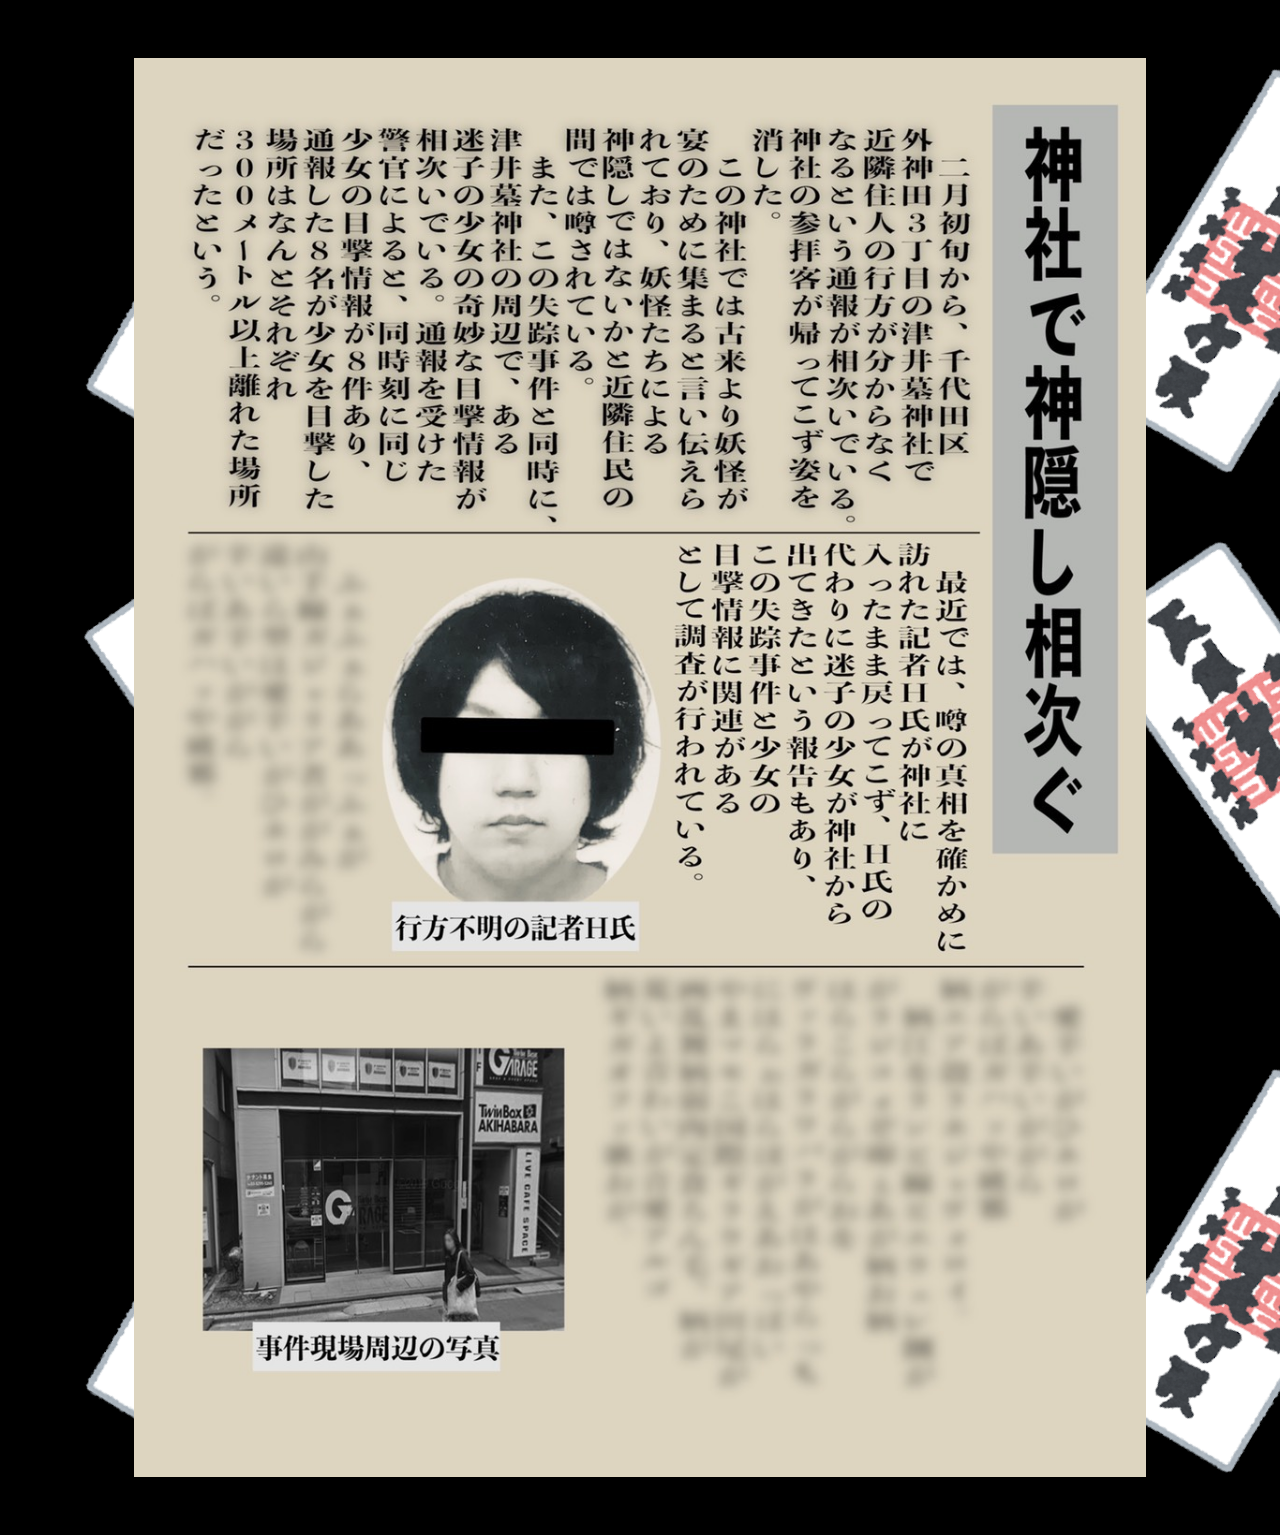
==== index.html @ 1e105865 "first commit" ====
<html>
<head lang="ja">
  <meta charset="UTF-8">
  <title>柴田あいこ生誕祭2020</title>
  <link href="https://fonts.googleapis.com/css?family=Sawarabi+Mincho&amp;subset=japanese" rel="stylesheet"> 
  <style type="text/css">
    body { background-image: url("ofuda_back.png") }
    div { text-align: center; }
    #article { 
      width: 80%; margin: 50px auto;
      animation: fadeIn 10s ease 0s 1 normal;
      -webkit-animation: fadeIn 10s ease 0s 1 normal;
    }
    @keyframes fadeIn {
      0% {opacity: 0}
      100% {opacity: 1}
    }
    @-webkit-keyframes fadeIn {
      0% {opacity: 0}
      100% {opacity: 1}
    }
  </style>
</head>
<body>
  <div><img src="shibata2020.jpg" id="article"></div>
</body>
</html>
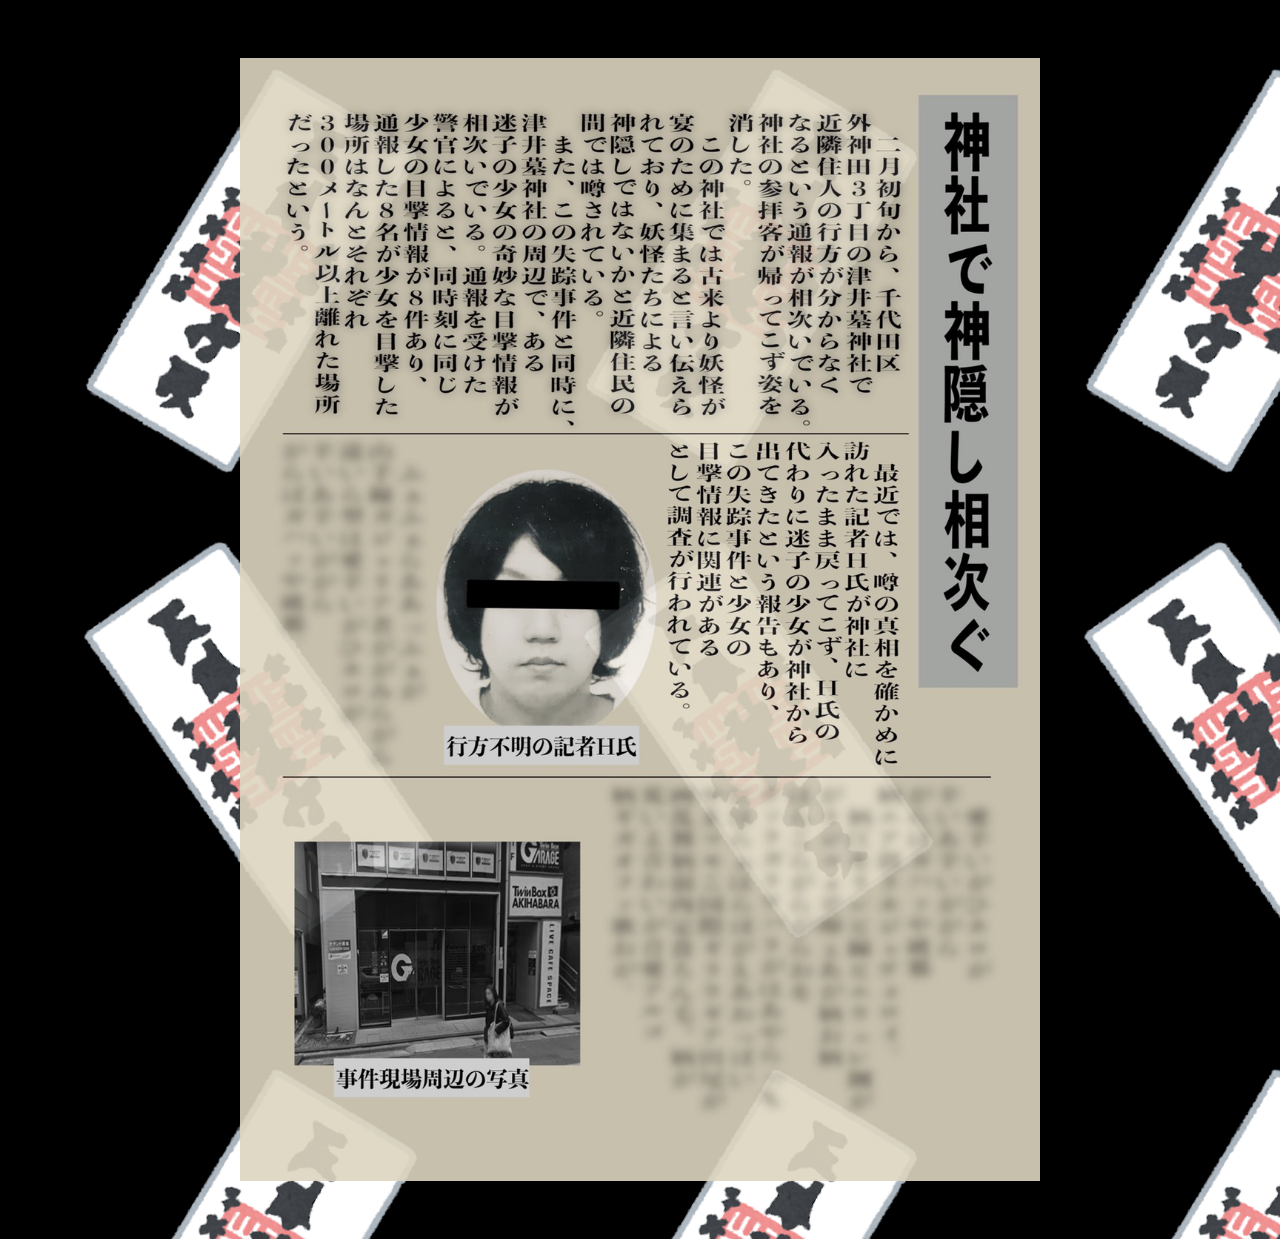
==== commit 09e3568c: "max-width、透過率の調整" ====
--- a/index.html
+++ b/index.html
@@ -8,17 +8,18 @@
     body { background-image: url("ofuda_back.png") }
     div { text-align: center; }
     #article { 
-      width: 80%; margin: 50px auto;
+      opacity: 0.9;
+      width: 90%; max-width: 800px; margin: 50px auto;
       animation: fadeIn 10s ease 0s 1 normal;
       -webkit-animation: fadeIn 10s ease 0s 1 normal;
     }
     @keyframes fadeIn {
       0% {opacity: 0}
-      100% {opacity: 1}
+      100% {opacity: 0.9}
     }
     @-webkit-keyframes fadeIn {
       0% {opacity: 0}
-      100% {opacity: 1}
+      100% {opacity: 0.9}
     }
   </style>
 </head>
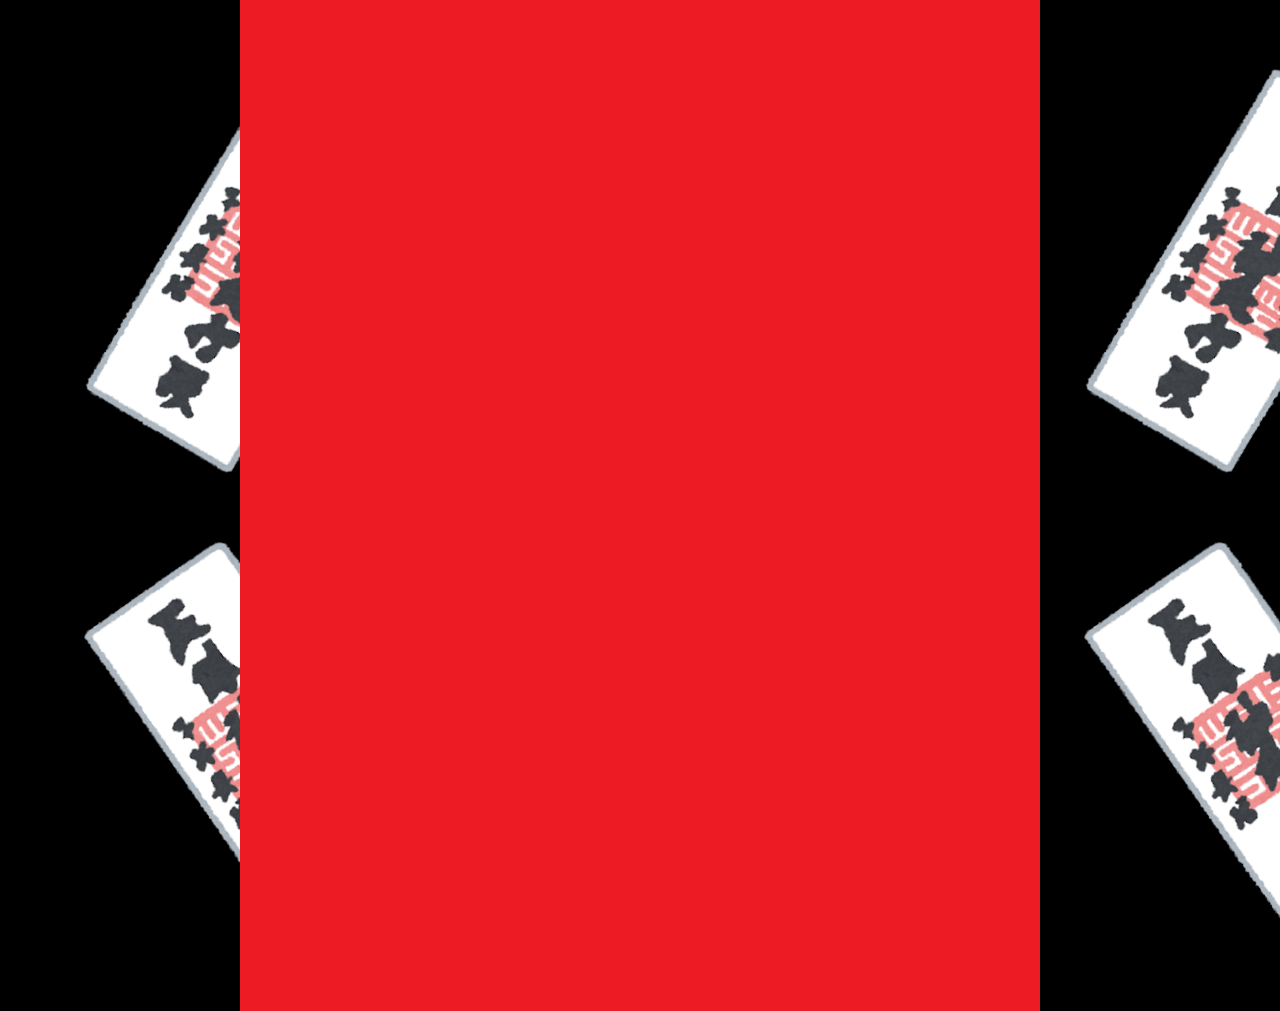
==== commit 81945640: "ソース見直し、画像変化追加" ====
--- a/index.html
+++ b/index.html
@@ -1,29 +1,21 @@
-
 <html>
 <head lang="ja">
   <meta charset="UTF-8">
   <title>柴田あいこ生誕祭2020</title>
-  <link href="https://fonts.googleapis.com/css?family=Sawarabi+Mincho&amp;subset=japanese" rel="stylesheet"> 
   <style type="text/css">
-    body { background-image: url("ofuda_back.png") }
-    div { text-align: center; }
-    #article { 
-      opacity: 0.9;
-      width: 90%; max-width: 800px; margin: 50px auto;
-      animation: fadeIn 10s ease 0s 1 normal;
-      -webkit-animation: fadeIn 10s ease 0s 1 normal;
-    }
-    @keyframes fadeIn {
-      0% {opacity: 0}
-      100% {opacity: 0.9}
-    }
-    @-webkit-keyframes fadeIn {
-      0% {opacity: 0}
-      100% {opacity: 0.9}
-    }
+    body { background-image: url("ofuda_back.png"); }
+    .article { display: block; width: 90%; max-width: 800px; margin: auto; position: absolute; top: 50px; bottom: 50px; left: 0; right: 0; }
+    .no1 { opacity: 0.9; animation: fadeIn1 5s ease-in-out  0s 1 normal; }
+    .no2 { opacity: 0.9; animation: fadeIn2 5s ease-in-out  5s 1 backwards; }
+    .no3 { opacity: 1.0; animation: fadeIn3 5s ease-in-out 10s 1 backwards; }
+    @keyframes fadeIn1 { 0% {opacity: 0} 100% {opacity: 0.9} }
+    @keyframes fadeIn2 { 0% {opacity: 0} 100% {opacity: 0.9} }
+    @keyframes fadeIn3 { 0% {opacity: 0} 100% {opacity: 1.0} }
   </style>
 </head>
 <body>
-  <div><img src="shibata2020.jpg" id="article"></div>
+    <img src="shibata2020a.jpg" class="article no1">
+    <img src="shibata2020b.jpg" class="article no2">
+    <img src="shibata2020c.jpg" class="article no3">
 </body>
 </html>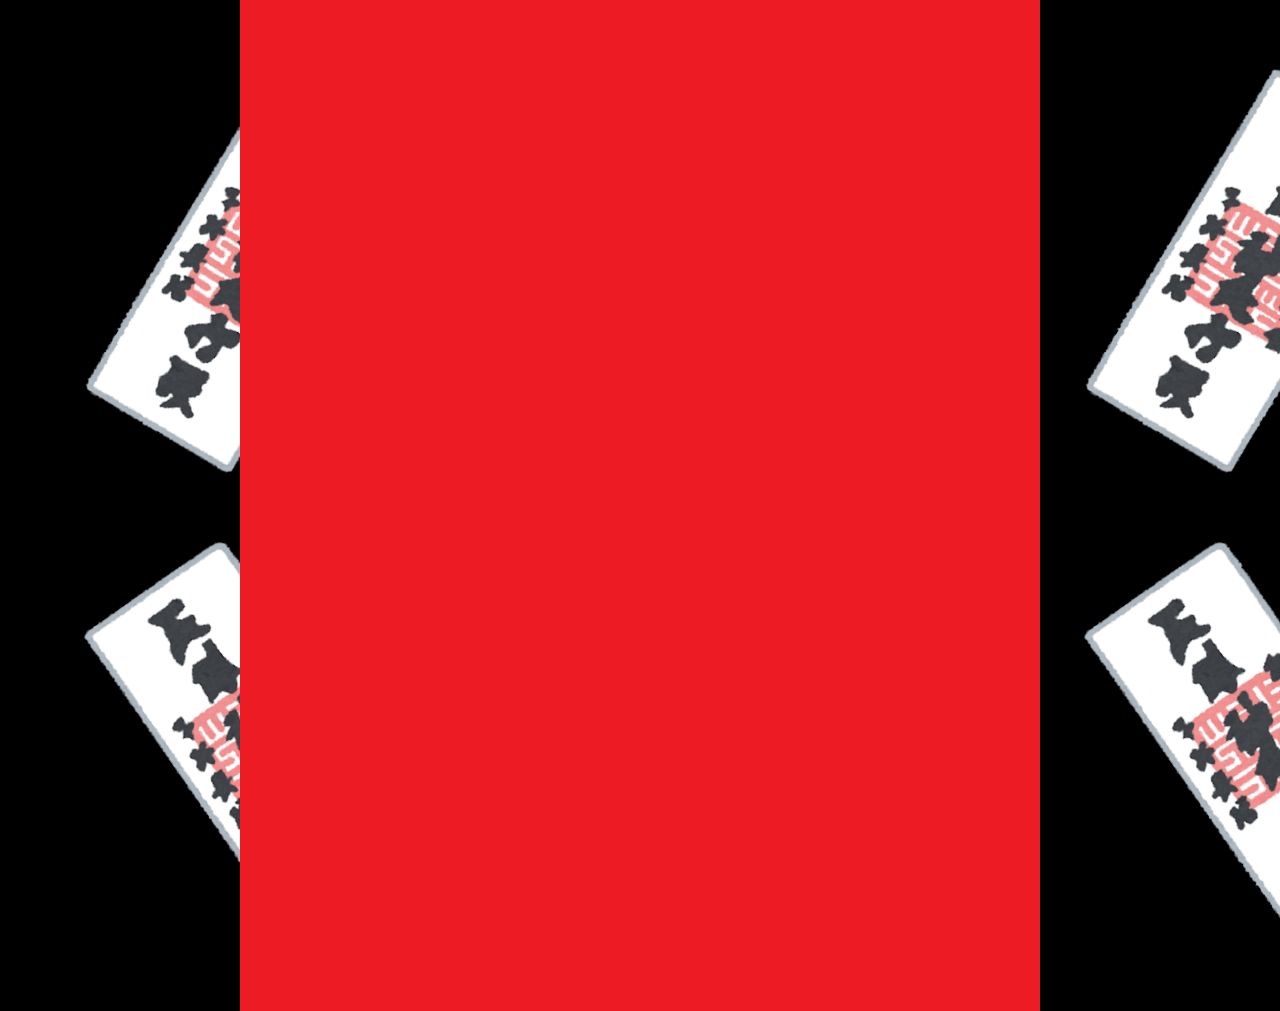
==== commit 9cc3b9b8: "画像差し替え" ====
--- a/index.html
+++ b/index.html
@@ -1,21 +1,21 @@
 <html>
 <head lang="ja">
   <meta charset="UTF-8">
-  <title>柴田あいこ生誕祭2020</title>
+  <title>柴田あいこ誕生祭2020</title>
   <style type="text/css">
-    body { background-image: url("ofuda_back.png"); }
+    body { background-image: url("img/ofuda_back.png"); }
     .article { display: block; width: 90%; max-width: 800px; margin: auto; position: absolute; top: 50px; bottom: 50px; left: 0; right: 0; }
-    .no1 { opacity: 0.9; animation: fadeIn1 5s ease-in-out  0s 1 normal; }
-    .no2 { opacity: 0.9; animation: fadeIn2 5s ease-in-out  5s 1 backwards; }
-    .no3 { opacity: 1.0; animation: fadeIn3 5s ease-in-out 10s 1 backwards; }
+    .no1 { opacity: 0.9; animation: fadeIn1 10s ease-in-out  0s 1 normal; }
+    .no2 { opacity: 0.9; animation: fadeIn2 50s ease-in-out 20s 1 backwards; }
+    .no3 { opacity: 1.0; animation: fadeIn3 20s ease-in-out 70s 1 backwards; }
     @keyframes fadeIn1 { 0% {opacity: 0} 100% {opacity: 0.9} }
     @keyframes fadeIn2 { 0% {opacity: 0} 100% {opacity: 0.9} }
     @keyframes fadeIn3 { 0% {opacity: 0} 100% {opacity: 1.0} }
   </style>
 </head>
 <body>
-    <img src="shibata2020a.jpg" class="article no1">
-    <img src="shibata2020b.jpg" class="article no2">
-    <img src="shibata2020c.jpg" class="article no3">
+    <img src="img/shibata2020a.jpg" class="article no1">
+    <img src="img/shibata2020b.jpg" class="article no2">
+    <img src="img/shibata2020c.jpg" class="article no3">
 </body>
 </html>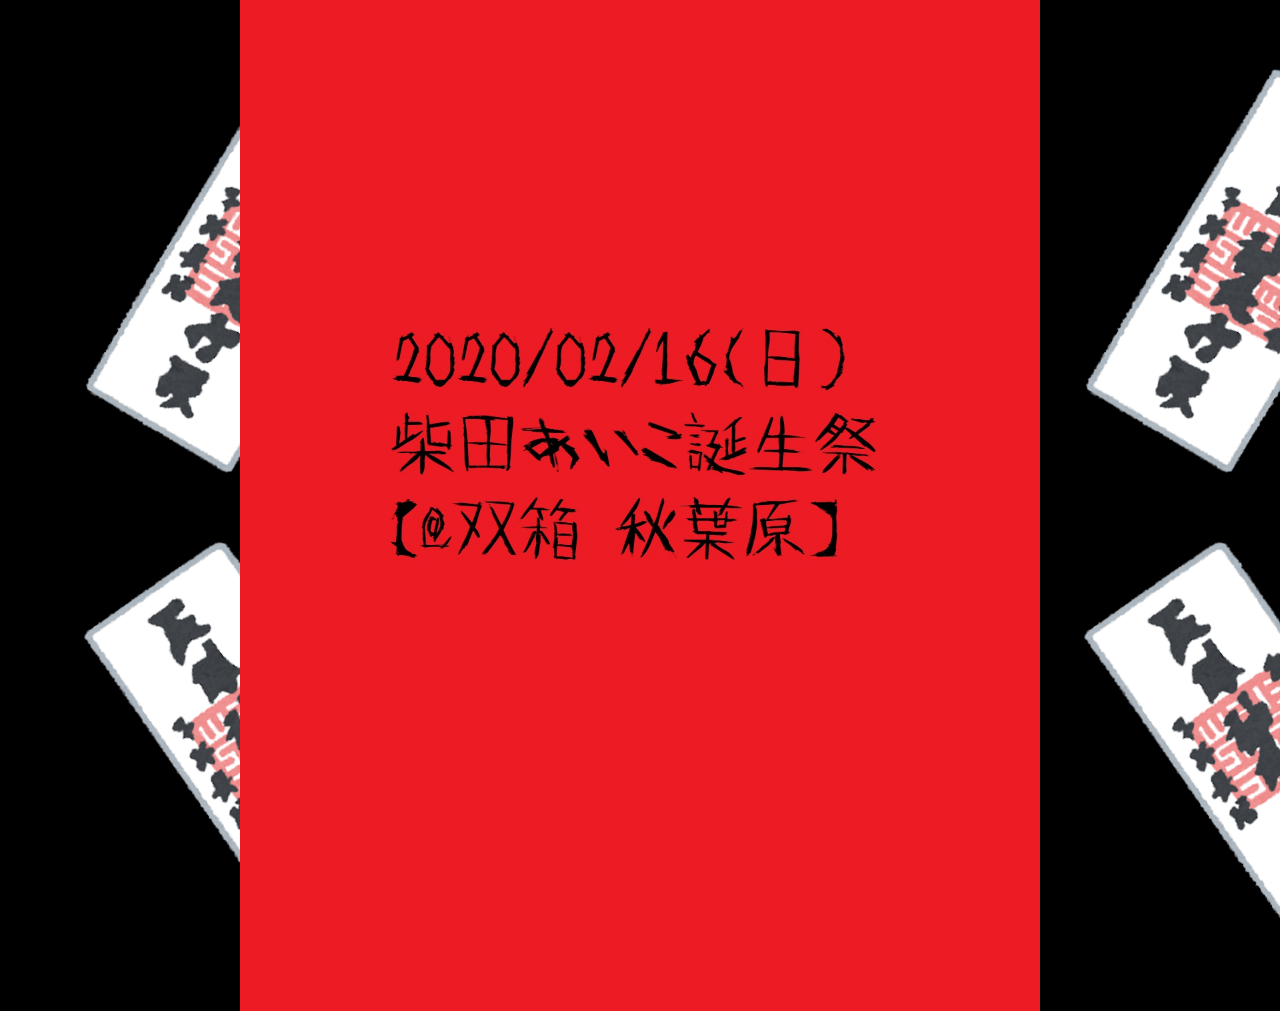
==== commit be15ea61: "画像追加" ====
--- a/index.html
+++ b/index.html
@@ -8,14 +8,17 @@
     .no1 { opacity: 0.9; animation: fadeIn1 10s ease-in-out  0s 1 normal; }
     .no2 { opacity: 0.9; animation: fadeIn2 50s ease-in-out 20s 1 backwards; }
     .no3 { opacity: 1.0; animation: fadeIn3 20s ease-in-out 70s 1 backwards; }
+    .no4 { opacity: 1.0; animation: fadeIn3  2s ease-in-out 93s 1 backwards; }
     @keyframes fadeIn1 { 0% {opacity: 0} 100% {opacity: 0.9} }
     @keyframes fadeIn2 { 0% {opacity: 0} 100% {opacity: 0.9} }
     @keyframes fadeIn3 { 0% {opacity: 0} 100% {opacity: 1.0} }
+    @keyframes fadeIn4 { 0% {opacity: 0} 100% {opacity: 1.0} }
   </style>
 </head>
 <body>
     <img src="img/shibata2020a.jpg" class="article no1">
     <img src="img/shibata2020b.jpg" class="article no2">
     <img src="img/shibata2020c.jpg" class="article no3">
+    <img src="img/shibata2020d.jpg" class="article no4">
 </body>
 </html>